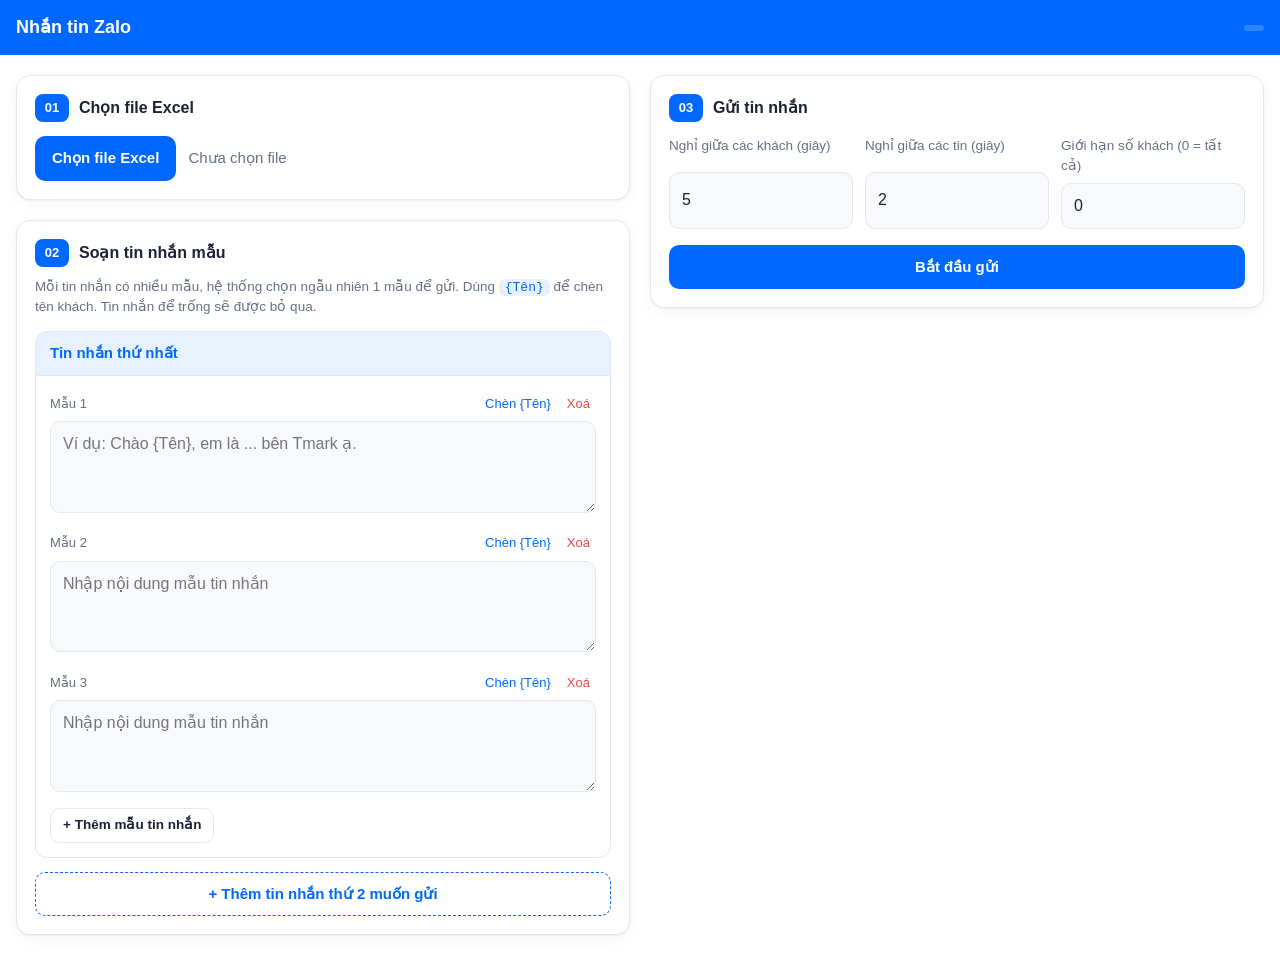
==== extension/index.html @ c4ae564e "Nhắn tin Zalo v1.1.0 - Giao diện dùng chung 2 cột cho PC, Android, iOS và Chrome Extension - Chrome " ====
<!doctype html>
<html lang="vi">
<head>
<meta charset="utf-8">
<meta name="viewport" content="width=device-width, initial-scale=1, viewport-fit=cover">
<meta name="theme-color" content="#0068ff">
<meta name="apple-mobile-web-app-capable" content="yes">
<meta name="apple-mobile-web-app-title" content="Nhắn tin Zalo">
<title>Nhắn tin Zalo</title>
<link rel="stylesheet" href="style.css">
</head>
<body>
<header class="topbar">
  <div class="topbar-inner">
    <h1>Nhắn tin Zalo <small id="versionLabel"></small></h1>
    <span class="platform" id="platformLabel"></span>
  </div>
</header>

<!-- Thông báo có phiên bản mới -->
<div class="update-bar hidden" id="updateBar">
  <div class="update-inner">
    <div class="update-text">
      <b id="updateTitle"></b>
      <span id="updateNotes"></span>
    </div>
    <button class="btn btn-primary btn-sm" id="btnUpdate">Cập nhật</button>
  </div>
</div>

<main class="container layout">

  <!-- Cột trái: chọn file và soạn tin -->
  <div class="col">

  <section class="card">
    <div class="card-head">
      <span class="step">01</span>
      <h2>Chọn file Excel</h2>
    </div>
    <div class="file-row">
      <button class="btn btn-primary" id="btnPickFile">Chọn file Excel</button>
      <input type="file" id="fileInput" accept=".xlsx,.xls,.xlsm,.csv" hidden>
      <span class="file-name" id="fileName">Chưa chọn file</span>
    </div>
    <div class="grid-2 hidden" id="columnPicker">
      <label class="field">
        <span>Cột số điện thoại</span>
        <select id="selPhone"></select>
      </label>
      <label class="field">
        <span>Cột dùng cho biến {Tên}</span>
        <select id="selName"></select>
      </label>
    </div>
    <div class="stats hidden" id="stats"></div>
  </section>

  <section class="card">
    <div class="card-head">
      <span class="step">02</span>
      <h2>Soạn tin nhắn mẫu</h2>
    </div>
    <p class="hint">Mỗi tin nhắn có nhiều mẫu, hệ thống chọn ngẫu nhiên 1 mẫu để gửi. Dùng <code>{Tên}</code> để chèn tên khách. Tin nhắn để trống sẽ được bỏ qua.</p>
    <div id="messageBlocks"></div>
    <button class="btn btn-add btn-block" id="btnAddBlock"></button>
  </section>

  </div>

  <!-- Cột phải: gửi tin, danh sách, nhật ký -->
  <div class="col">

  <section class="card">
    <div class="card-head">
      <span class="step">03</span>
      <h2>Gửi tin nhắn</h2>
    </div>

    <div class="field hidden" id="targetField">
      <span>Gửi qua</span>
      <div class="segmented" id="targetSeg"></div>
    </div>

    <div class="notice hidden" id="serviceNotice">
      <p>Cần bật quyền <b>Trợ năng</b> cho app để tự động bấm gửi trong Zalo.</p>
      <button class="btn btn-outline btn-sm" id="btnOpenService">Mở cài đặt Trợ năng</button>
    </div>

    <div class="grid-3" id="settingsGrid">
      <label class="field">
        <span>Nghỉ giữa các khách (giây)</span>
        <input type="number" id="delayCustomer" min="0" step="1" inputmode="numeric">
      </label>
      <label class="field">
        <span>Nghỉ giữa các tin (giây)</span>
        <input type="number" id="delayMessage" min="0" step="1" inputmode="numeric">
      </label>
      <label class="field">
        <span>Giới hạn số khách (0 = tất cả)</span>
        <input type="number" id="limit" min="0" step="1" inputmode="numeric">
      </label>
    </div>

    <div class="run-actions" id="autoActions">
      <button class="btn btn-primary" id="btnStart">Bắt đầu gửi</button>
      <button class="btn btn-outline hidden" id="btnPause">Tạm dừng</button>
      <button class="btn btn-danger hidden" id="btnStop">Dừng</button>
    </div>

    <!-- Chế độ thủ công cho iOS / trình duyệt -->
    <div class="manual hidden" id="manualPanel">
      <div class="manual-empty" id="manualEmpty">Chọn file và soạn tin nhắn để bắt đầu.</div>
      <div class="manual-card hidden" id="manualCard">
        <div class="manual-head">
          <div>
            <div class="manual-name" id="mName"></div>
            <div class="manual-phone" id="mPhone"></div>
          </div>
          <span class="manual-count" id="mCount"></span>
        </div>
        <a class="btn btn-primary btn-block" id="mOpen" target="_blank" rel="noopener">Mở chat Zalo</a>
        <div id="mMessages"></div>
        <div class="manual-actions">
          <button class="btn btn-outline" id="mReroll">Đổi mẫu khác</button>
          <button class="btn btn-outline" id="mSkip">Bỏ qua</button>
          <button class="btn btn-success" id="mDone">Đã gửi, khách tiếp</button>
        </div>
      </div>
      <button class="btn btn-outline btn-block" id="btnDownload">Tải file Excel kết quả</button>
    </div>

    <div class="progress-wrap hidden" id="progressWrap">
      <div class="progress"><div class="progress-bar" id="progressBar"></div></div>
      <div class="progress-text" id="progressText"></div>
    </div>
  </section>

  <!-- Danh sách khách -->
  <section class="card hidden" id="listCard">
    <div class="card-head">
      <h2>Danh sách khách</h2>
      <div class="filter" id="filterSeg">
        <button data-f="all" class="active">Tất cả</button>
        <button data-f="pending">Chưa gửi</button>
        <button data-f="sent">Đã gửi</button>
        <button data-f="error">Lỗi</button>
      </div>
    </div>
    <div class="table-wrap">
      <table>
        <thead><tr><th>#</th><th>Số điện thoại</th><th>Tên</th><th>Trạng thái</th></tr></thead>
        <tbody id="tableBody"></tbody>
      </table>
    </div>
    <div class="table-more" id="tableMore"></div>
  </section>

  <!-- Nhật ký -->
  <section class="card hidden" id="logCard">
    <div class="card-head">
      <h2>Nhật ký</h2>
      <button class="btn btn-ghost btn-sm" id="btnClearLog">Xoá</button>
    </div>
    <div class="log" id="log"></div>
  </section>

  </div>

</main>

<div class="toast" id="toast"></div>

<script src="version.js"></script>
<script src="vendor/xlsx.full.min.js"></script>
<script src="vendor/exceljs.min.js"></script>
<script src="app.js"></script>
</body>
</html>
---- extension/style.css ----
:root {
  color-scheme: light;
  --bg: #ffffff;
  --surface: #ffffff;
  --surface-2: #f7f9fc;
  --border: #e3e8ef;
  --text: #1a2233;
  --muted: #667085;
  --primary: #0068ff;
  --primary-soft: #e8f1ff;
  --success: #12a150;
  --success-soft: #e7f7ee;
  --danger: #e5484d;
  --danger-soft: #fdecec;
  --warning-soft: #fff6e0;
  --radius: 14px;
  --shadow: 0 1px 2px rgba(16, 24, 40, .05), 0 4px 16px rgba(16, 24, 40, .04);
}

* { box-sizing: border-box; }

html { -webkit-text-size-adjust: 100%; }

body {
  margin: 0;
  background: var(--bg);
  color: var(--text);
  font: 15px/1.5 -apple-system, BlinkMacSystemFont, "Segoe UI", Roboto, "Helvetica Neue", Arial, sans-serif;
  -webkit-font-smoothing: antialiased;
  padding-bottom: env(safe-area-inset-bottom);
}

.hidden { display: none !important; }

.topbar {
  position: sticky;
  top: 0;
  z-index: 10;
  background: var(--primary);
  color: #fff;
  padding-top: env(safe-area-inset-top);
}

.topbar-inner {
  max-width: 1320px;
  margin: 0 auto;
  padding: 14px 16px;
  display: flex;
  align-items: center;
  justify-content: space-between;
  gap: 12px;
}

.topbar h1 { margin: 0; font-size: 18px; font-weight: 600; }

.topbar h1 small { font-size: 12px; font-weight: 500; opacity: .75; margin-left: 4px; }

.update-bar { background: #fff8e6; border-bottom: 1px solid #f5d98b; }

.update-inner {
  max-width: 1320px;
  margin: 0 auto;
  padding: 10px 16px;
  display: flex;
  align-items: center;
  gap: 12px;
  flex-wrap: wrap;
}

.update-text { flex: 1; min-width: 200px; font-size: 14px; }
.update-text span { color: var(--muted); margin-left: 6px; white-space: pre-line; }

.platform {
  font-size: 12px;
  padding: 3px 10px;
  border-radius: 999px;
  background: rgba(255, 255, 255, .18);
  white-space: nowrap;
}

.container {
  max-width: 1320px;
  margin: 0 auto;
  padding: 20px 16px;
}

.layout { display: grid; gap: 20px; align-items: start; }
.col { display: grid; gap: 20px; min-width: 0; }

@media (min-width: 960px) {
  .layout { grid-template-columns: minmax(0, 1fr) minmax(0, 1fr); }
}

.card {
  background: var(--surface);
  border: 1px solid var(--border);
  border-radius: var(--radius);
  box-shadow: var(--shadow);
  padding: 18px;
  min-width: 0;
}

.card-head {
  display: flex;
  align-items: center;
  gap: 10px;
  margin-bottom: 14px;
  flex-wrap: wrap;
}

.card-head h2 { margin: 0; font-size: 16px; font-weight: 600; flex: 1; }

.step {
  min-width: 34px;
  height: 28px;
  padding: 0 8px;
  border-radius: 8px;
  background: var(--primary);
  color: #fff;
  display: inline-grid;
  place-items: center;
  font-size: 13px;
  font-weight: 700;
  flex: none;
}

.hint { margin: -4px 0 14px; color: var(--muted); font-size: 13.5px; }

code {
  background: var(--primary-soft);
  color: var(--primary);
  padding: 1px 6px;
  border-radius: 6px;
  font-size: 13px;
}

.btn {
  appearance: none;
  border: 1px solid transparent;
  border-radius: 10px;
  padding: 10px 16px;
  font: inherit;
  font-weight: 600;
  cursor: pointer;
  display: inline-flex;
  align-items: center;
  justify-content: center;
  gap: 6px;
  text-decoration: none;
  min-height: 42px;
  transition: background .15s, border-color .15s, opacity .15s;
  -webkit-tap-highlight-color: transparent;
}

.btn:disabled { opacity: .5; cursor: not-allowed; }
.btn-primary { background: var(--primary); color: #fff; }
.btn-primary:hover:not(:disabled) { filter: brightness(1.06); }
.btn-success { background: var(--success); color: #fff; }
.btn-danger { background: var(--danger); color: #fff; }
.btn-outline { background: var(--surface); border-color: var(--border); color: var(--text); }
.btn-outline:hover:not(:disabled) { border-color: var(--primary); color: var(--primary); }
.btn-ghost { background: transparent; color: var(--muted); }
.btn-ghost:hover { color: var(--danger); }
.btn-sm { padding: 6px 12px; min-height: 34px; font-size: 13.5px; }
.btn-block { width: 100%; }

.file-row { display: flex; align-items: center; gap: 12px; flex-wrap: wrap; }
.file-name { color: var(--muted); word-break: break-all; }

.grid-2, .grid-3 { display: grid; gap: 12px; margin-top: 14px; }
.grid-2 { grid-template-columns: 1fr 1fr; }
.grid-3 { grid-template-columns: repeat(3, 1fr); }

.field { display: grid; gap: 6px; font-size: 13.5px; color: var(--muted); min-width: 0; }
.field > span { font-weight: 500; }

select, input[type=number], textarea {
  width: 100%;
  font: inherit;
  font-size: 16px;
  color: var(--text);
  background: var(--surface-2);
  border: 1px solid var(--border);
  border-radius: 10px;
  padding: 10px 12px;
  outline: none;
  transition: border-color .15s, box-shadow .15s;
}

select:focus, input:focus, textarea:focus {
  border-color: var(--primary);
  box-shadow: 0 0 0 3px var(--primary-soft);
}

textarea { resize: vertical; min-height: 84px; line-height: 1.45; }

.stats { display: flex; gap: 8px; flex-wrap: wrap; margin-top: 14px; }

.chip {
  font-size: 13px;
  padding: 4px 10px;
  border-radius: 999px;
  background: var(--surface-2);
  border: 1px solid var(--border);
  color: var(--muted);
}

.chip b { color: var(--text); }

.msg-block {
  border: 1px solid var(--border);
  border-radius: 12px;
  margin-bottom: 14px;
  background: var(--surface);
  overflow: hidden;
}

.msg-block-head {
  display: flex;
  align-items: center;
  justify-content: space-between;
  gap: 8px;
  padding: 10px 14px;
  background: var(--primary-soft);
  border-bottom: 1px solid var(--border);
}

.msg-block-head h3 { margin: 0; font-size: 15px; font-weight: 600; color: var(--primary); }
.msg-block-body { padding: 14px; }

.btn-add {
  background: var(--surface);
  border: 1.5px dashed var(--primary);
  color: var(--primary);
}

.btn-add:hover { background: var(--primary-soft); }

.tpl { margin-bottom: 10px; }

.tpl-head {
  display: flex;
  align-items: center;
  justify-content: space-between;
  font-size: 13px;
  color: var(--muted);
  margin-bottom: 4px;
  gap: 8px;
}

.tpl-tools { display: flex; gap: 4px; }

.link-btn {
  background: none;
  border: 0;
  padding: 4px 6px;
  font: inherit;
  font-size: 13px;
  color: var(--primary);
  cursor: pointer;
  border-radius: 6px;
}

.link-btn.danger { color: var(--danger); }
.link-btn:hover { background: var(--primary-soft); }
.link-btn.danger:hover { background: var(--danger-soft); }

.segmented {
  display: inline-flex;
  background: var(--surface-2);
  border: 1px solid var(--border);
  border-radius: 10px;
  padding: 3px;
  gap: 3px;
}

.segmented button {
  border: 0;
  background: transparent;
  color: var(--muted);
  font: inherit;
  font-weight: 600;
  padding: 8px 16px;
  border-radius: 8px;
  cursor: pointer;
}

.segmented button.active { background: var(--surface); color: var(--primary); box-shadow: var(--shadow); }

.notice {
  background: var(--warning-soft);
  border-radius: 10px;
  padding: 12px 14px;
  margin-top: 4px;
  font-size: 14px;
}

.notice p { margin: 0 0 8px; }

.run-actions { display: flex; gap: 10px; margin-top: 16px; flex-wrap: wrap; }
.run-actions .btn { flex: 1; min-width: 120px; }

.progress-wrap { margin-top: 16px; }

.progress {
  height: 8px;
  background: var(--surface-2);
  border: 1px solid var(--border);
  border-radius: 999px;
  overflow: hidden;
}

.progress-bar { height: 100%; width: 0; background: var(--primary); transition: width .3s; }
.progress-text { margin-top: 6px; font-size: 13px; color: var(--muted); }

.filter { display: flex; gap: 4px; flex-wrap: wrap; }

.filter button {
  border: 1px solid var(--border);
  background: var(--surface);
  color: var(--muted);
  font: inherit;
  font-size: 13px;
  padding: 4px 10px;
  border-radius: 999px;
  cursor: pointer;
}

.filter button.active { border-color: var(--primary); color: var(--primary); background: var(--primary-soft); }

.table-wrap {
  overflow: auto;
  max-height: 420px;
  border: 1px solid var(--border);
  border-radius: 10px;
  -webkit-overflow-scrolling: touch;
}

table { width: 100%; border-collapse: collapse; font-size: 14px; }

th, td { padding: 9px 12px; text-align: left; border-bottom: 1px solid var(--border); white-space: nowrap; }

th {
  position: sticky;
  top: 0;
  background: var(--surface-2);
  font-weight: 600;
  font-size: 13px;
  color: var(--muted);
}

td.name { white-space: normal; min-width: 140px; }
tr:last-child td { border-bottom: 0; }
tr.current td { background: var(--primary-soft); }

.badge {
  display: inline-block;
  font-size: 12.5px;
  padding: 2px 9px;
  border-radius: 999px;
  background: var(--surface-2);
  color: var(--muted);
  border: 1px solid var(--border);
  max-width: 260px;
  overflow: hidden;
  text-overflow: ellipsis;
  vertical-align: middle;
}

.badge.sent { background: var(--success-soft); color: var(--success); border-color: transparent; }
.badge.error { background: var(--danger-soft); color: var(--danger); border-color: transparent; }

.table-more { font-size: 13px; color: var(--muted); margin-top: 8px; }

.log {
  max-height: 260px;
  overflow: auto;
  font: 13px/1.6 ui-monospace, SFMono-Regular, Menlo, Consolas, monospace;
  background: var(--surface-2);
  border: 1px solid var(--border);
  border-radius: 10px;
  padding: 10px 12px;
}

.log div { white-space: pre-wrap; word-break: break-word; }
.log .ok { color: var(--success); }
.log .err { color: var(--danger); }
.log time { color: var(--muted); margin-right: 6px; }

.manual { margin-top: 16px; display: grid; gap: 12px; }
.manual-empty { color: var(--muted); text-align: center; padding: 16px; }

.manual-card {
  border: 1px solid var(--border);
  border-radius: 12px;
  padding: 14px;
  display: grid;
  gap: 12px;
  background: var(--surface-2);
}

.manual-head { display: flex; justify-content: space-between; align-items: flex-start; gap: 10px; }
.manual-name { font-weight: 600; font-size: 16px; }
.manual-phone { color: var(--muted); font-size: 14px; }
.manual-count { font-size: 13px; color: var(--muted); white-space: nowrap; }

.manual-msg {
  border: 1px solid var(--border);
  background: var(--surface);
  border-radius: 10px;
  padding: 10px 12px;
  margin-bottom: 8px;
}

.manual-msg-head {
  display: flex;
  justify-content: space-between;
  align-items: center;
  font-size: 13px;
  color: var(--muted);
  margin-bottom: 4px;
}

.manual-msg p { margin: 0; white-space: pre-wrap; word-break: break-word; }

.manual-actions { display: grid; grid-template-columns: 1fr 1fr; gap: 8px; }
.manual-actions .btn-success { grid-column: 1 / -1; }

.toast {
  position: fixed;
  left: 50%;
  bottom: calc(24px + env(safe-area-inset-bottom));
  transform: translate(-50%, 20px);
  background: #1a2233;
  color: #fff;
  padding: 10px 16px;
  border-radius: 10px;
  font-size: 14px;
  opacity: 0;
  pointer-events: none;
  transition: opacity .2s, transform .2s;
  max-width: calc(100% - 32px);
  text-align: center;
  z-index: 50;
}

.toast.show { opacity: 1; transform: translate(-50%, 0); }

@media (max-width: 640px) {
  .container { padding: 12px; }
  .layout, .col { gap: 12px; }
  .card { padding: 14px; }
  .grid-2, .grid-3 { grid-template-columns: 1fr; }
  .grid-3 { grid-template-columns: 1fr 1fr; }
  .grid-3 .field:last-child { grid-column: 1 / -1; }
  .file-row .btn { width: 100%; }
  th, td { padding: 8px 10px; }
}
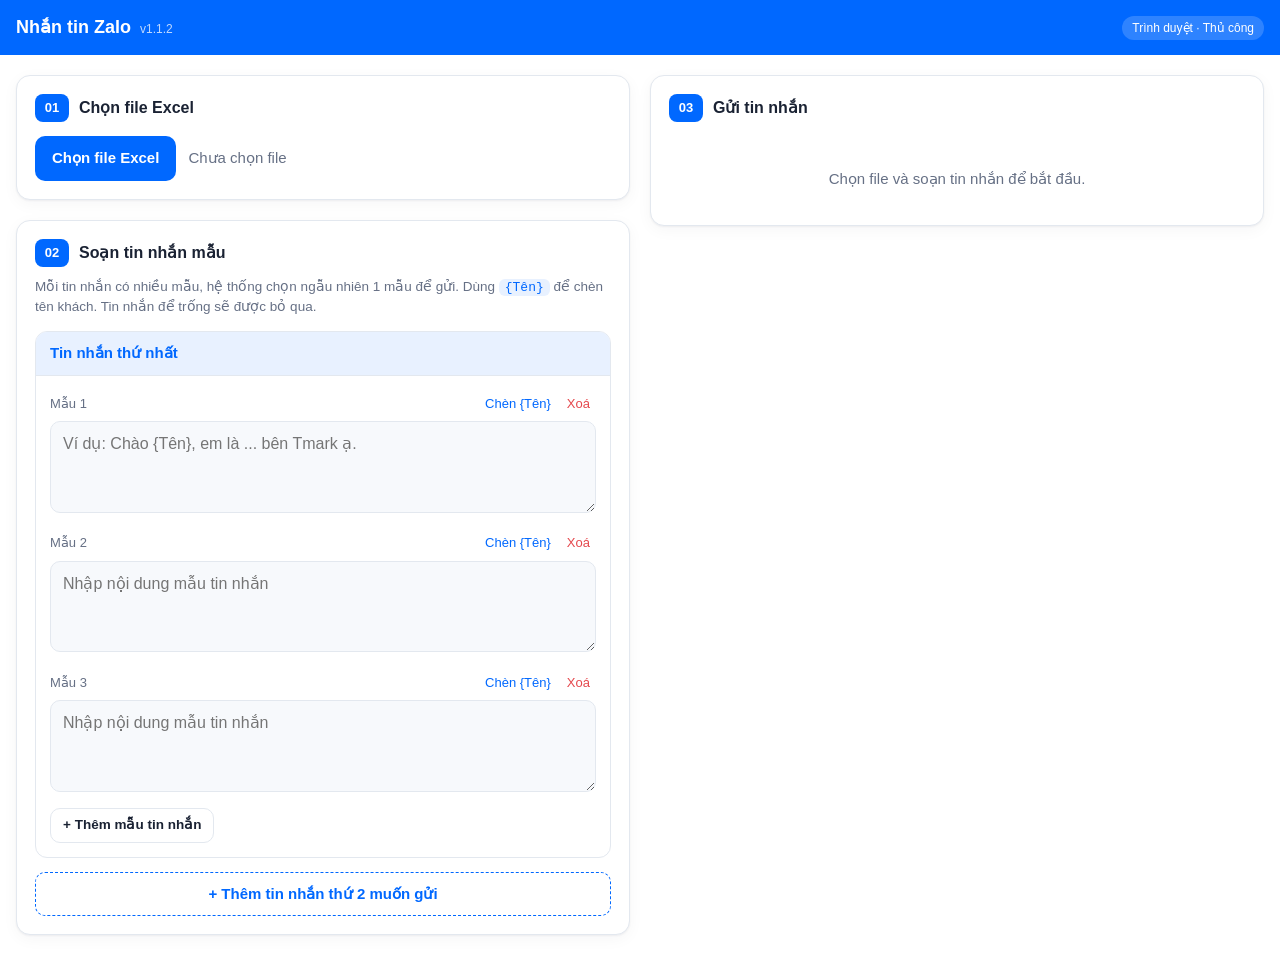
==== commit 306e41a1: "v1.1.2: sửa lỗi cập nhật ghi nhầm thư mục - Kiểm tra thư mục được chọn đúng là thư mục Chrome đang c" ====
--- a/extension/index.html
+++ b/extension/index.html
@@ -23,6 +23,7 @@
     <div class="update-text">
       <b id="updateTitle"></b>
       <span id="updateNotes"></span>
+      <div class="update-error hidden" id="updateError"></div>
     </div>
     <button class="btn btn-primary btn-sm" id="btnUpdate">Cập nhật</button>
   </div>
@@ -127,8 +128,9 @@
           <button class="btn btn-success" id="mDone">Đã gửi, khách tiếp</button>
         </div>
       </div>
-      <button class="btn btn-outline btn-block" id="btnDownload">Tải file Excel kết quả</button>
     </div>
+
+    <button class="btn btn-outline btn-block export-btn hidden" id="btnExport">Xuất file Excel</button>
 
     <div class="progress-wrap hidden" id="progressWrap">
       <div class="progress"><div class="progress-bar" id="progressBar"></div></div>
--- a/extension/style.css
+++ b/extension/style.css
@@ -69,6 +69,7 @@
 
 .update-text { flex: 1; min-width: 200px; font-size: 14px; }
 .update-text span { color: var(--muted); margin-left: 6px; white-space: pre-line; }
+.update-error { margin-top: 6px; color: var(--danger); font-weight: 500; }
 
 .platform {
   font-size: 12px;
@@ -301,6 +302,7 @@
 .run-actions .btn { flex: 1; min-width: 120px; }
 
 .progress-wrap { margin-top: 16px; }
+.export-btn { margin-top: 12px; }
 
 .progress {
   height: 8px;
